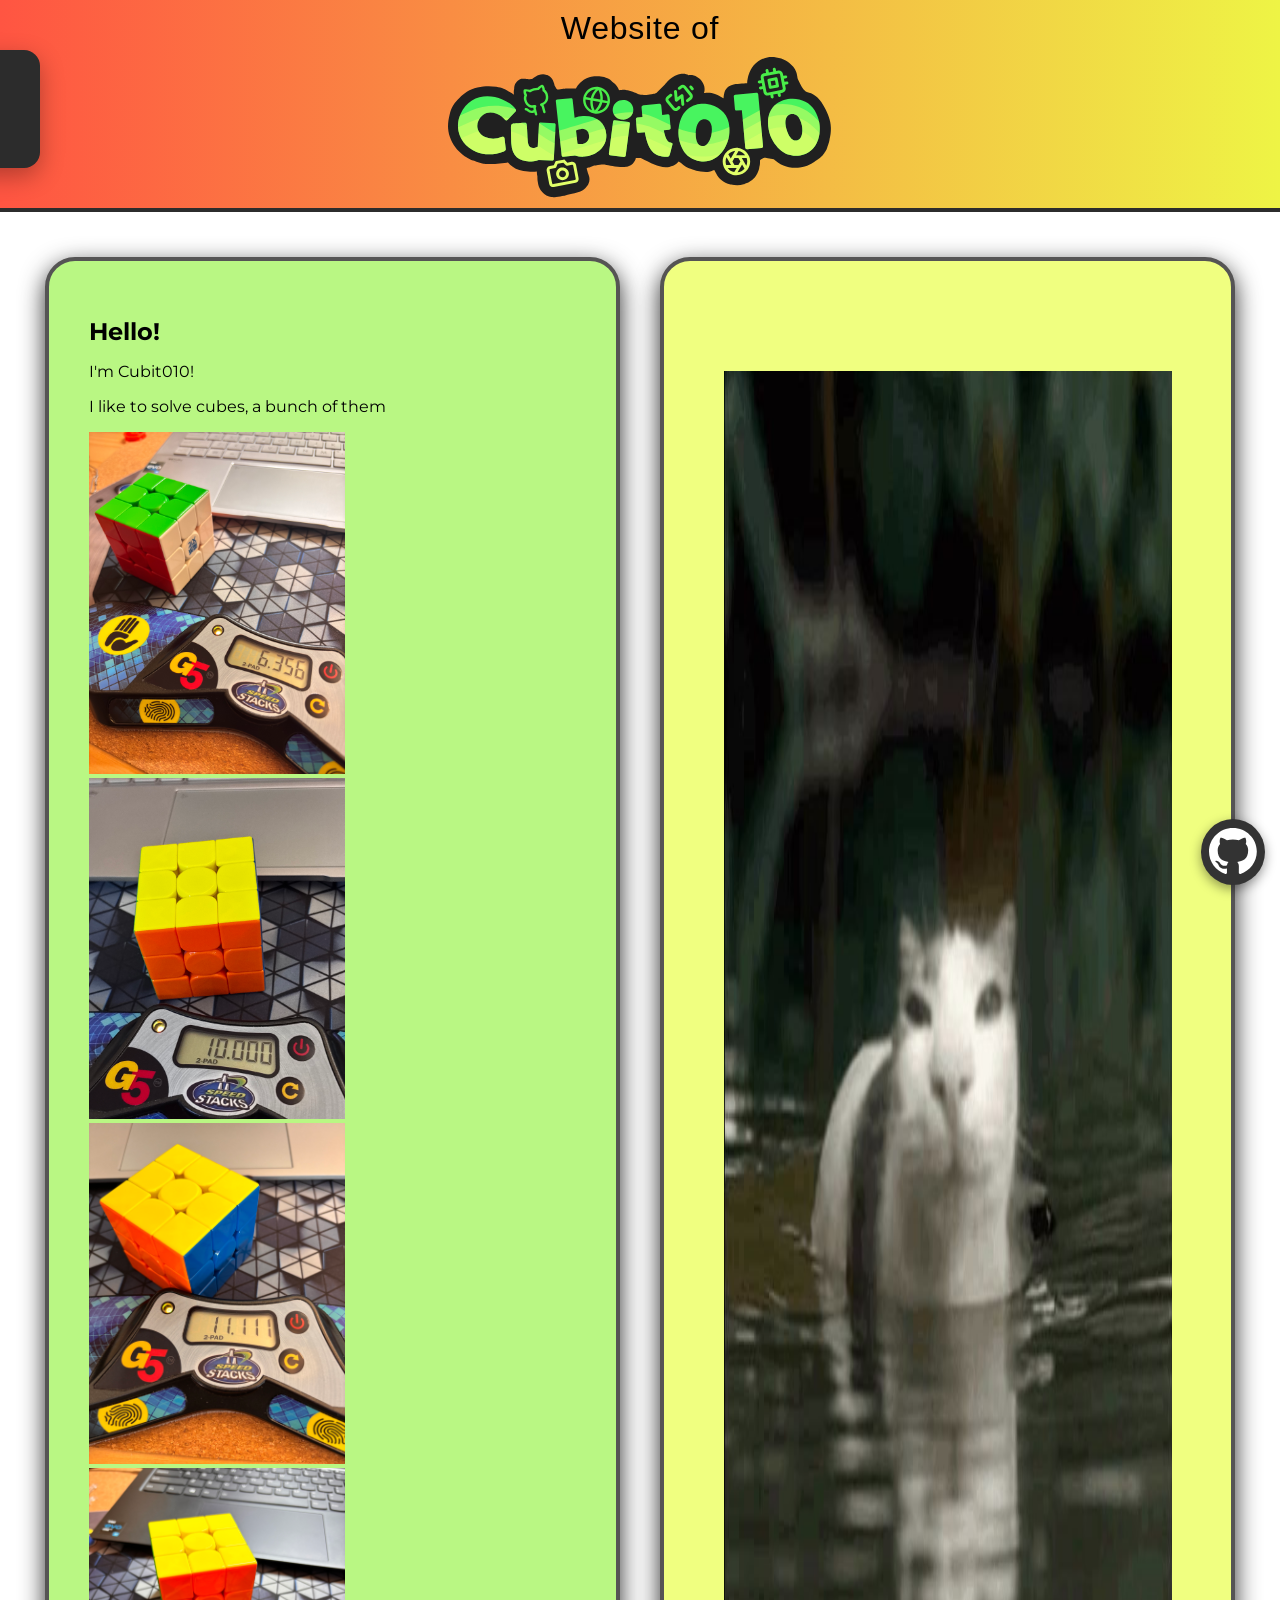
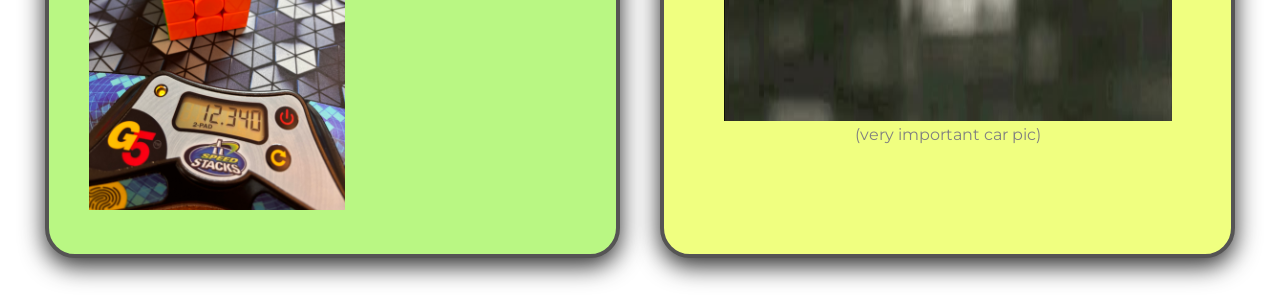
==== index.html @ 6117ff12 "initial and (prob final) commit for website for personal site" ====
<!DOCTYPE html>

<html lang="en">
    <head>
        <meta charset="UTF-8">
        <meta name="viewport" content="width=device-width, initial-scale=1.0">
        
        <title>Cubit's Website</title>

        <link rel="preconnect" href="https://fonts.googleapis.com">
        <link rel="preconnect" href="https://fonts.gstatic.com" crossorigin>
        <link href="https://fonts.googleapis.com/css2?family=BBH+Bogle&family=Montserrat:ital,wght@0,100..900;1,100..900&display=swap" rel="stylesheet">
    
        <link rel="stylesheet" href="styles.css">
    </head>
    <body>
        <header class="main-header">
            <div class="header-text">
                Website of
            </div>

            <div id="logo-spacer"></div>

            <div class="logo-wrapper">
                <img src="assets/Cubit.svg" alt="Cubit Logo" id="header-logo">
            </div>
        </header>


        <aside id="sidebar">
            <a href="#">Home</a>
            <a href="projects.html">Projects</a>
        </aside>
        <script src="menu.js"></script> 

        <main>
            <div class="two-col">
                <div class="floating-box" id="box1">
                
                    <div class="text">
                        <h1>Hello!</h1>
                        <p>I'm Cubit010!</p>
                        <p>I like to solve cubes, a bunch of them</p>
                        <div class="cubeimages">
                            <img src="assets/6.356.jpg" alt="6.356 time on 3x3" class="cubeimg" id="c6356img">
                            <img src="assets/10.000.jpg" alt="10.000 time on 3x3" class="cubeimg" id="c10000img">
                            <img src="assets/11.111.jpg" alt="11.111 time on 3x3" class="cubeimg" id="c11111img">
                            <img src="assets/12.340.jpg" alt="12.340 time on 3x3" class="cubeimg" id="c12340img">
                        </div>
                    </div>
                </div>
                <div class="floating-box" id="box2">
                    
                    <div class="car">
                        <img src="assets/waterCar.jpg" alt="Car (cat)" class="carimg" id="carimage">
                    </div>
                    <p id="carimgdesc"> (very important car pic) </p>
                </div>
                
            </div>
        </main>

        <footer>
           <a href="https://github.com/cubit010" class="github-footer-btn" target="_blank" aria-label="Visit my GitHub Profile">
                <img src="/assets/github-mark-white.svg" alt="GitHub Icon">
            </a>
        </footer>

    </body>
</html>
---- styles.css ----
.bbh-bogle-regular {
  font-family: "BBH Bogle", sans-serif;
  font-weight: 400;
  font-style: normal;
}

/* 
<weight>: Use a value from 100 to 900
<uniquifier>: Use a unique and descriptive class name 
*/
.montserrat-medium {
  font-family: "Montserrat", sans-serif;
  font-optical-sizing: auto;
  font-weight: 100;
  font-style: normal;
}

/* Sidebar styles */

#sidebar {
    box-sizing: border-box;   
    position: fixed;
    top: 50px;
    left: -160px;             /* partially hidden */
    width: 200px;
    max-height: 60vh;
    background: #2c2c2c;
    color: white;
    padding-left: 3rem;
    padding-right: 4rem;
    padding-top: 1rem;
    padding-bottom: 1rem;
    border-radius: 0 16px 16px 0;
    box-shadow: 0 8px 24px rgba(0,0,0,0.3);
    overflow-y: auto;         
    overflow-x: hidden;       /* prevent horizontal scrollbar */
    transition: left 0.3s ease;
    z-index: 1000;
    cursor: pointer;
}

#sidebar:hover {
    left: -10px; /* Slide the sidebar into view */
}


#sidebar a {
    display: block;          
    width: 100%;             
    padding: 0.5rem 0rem;    /* clickable area */
    margin-bottom: 0.5rem;     /* spacing between items */
    color: white;
    text-decoration: none;
    pointer-events: auto;    /* links still clickable */
    font-size: 1em;          
    background: transparent;

    position: sticky; 
   
    top: 0; 
   
    z-index: 100;
}

body{
    font-family: "Montserrat", sans-serif;
}

header {
    font-size: 1em;
    font-family: "BBH Bogle", sans-serif;
    font-weight: 150;
    text-align: center;
    background-color: #f0f0f0;
    background: linear-gradient(90deg,
                #ff5542 0%,
                #eef445 25%,
                #6b7aff 50%,
                #8250f8 75%,
                #a1ed5d 100%);
    background-size: 400% 400%;
    animation: flow 8s ease infinite;
    padding: 10px;
    padding-bottom: 0px;
    letter-spacing: 0.05em; 
    
}



.cubitsvg {
    display: flex;
    justify-content: center;
    align-items: center;
 
}

.main-header {
    position: relative;
    width: 100%;
    text-align: center;
   
    overflow: visible; 
    
   
    display: flex;
    flex-direction: column;
    align-items: center;
    padding: 0; 
}


.header-text {
    font-family: "BBH Bogle", sans-serif;
    font-size: 2em;
    padding-top: 10px;
    padding-bottom: 0;
    width: 100%;
    z-index: 900;
}


.logo-wrapper {
    width: 100%;
    display: flex;
    justify-content: center;
    
   
    position: relative; 
    padding: 10px;
    box-sizing: border-box; 
    z-index: 1000;

    background: linear-gradient(90deg,
                #ff5542 0%,
                #eef445 25%,
                #6b7aff 50%,
                #8250f8 75%,    
                #a1ed5d 100%);
    background-size: 400% 400%;
    animation: flow 8s ease infinite;
   
 border-bottom: #2c2c2c 4px solid;
}


#header-logo {
    
    
    width: calc(var(--logo-width-val, 30) * 1vw); 
    
    max-width: 3000px;
    height: auto;
    

    will-change: width;
    
    transition: none; 
}


.logo-fixed {
    position: fixed;
    top: 0;
    left: 0;
    box-shadow: 0 4px 10px rgba(0,0,0,0.1); 
}



#carimage {
    width: 35vw;
    height: 150vh;
    margin-left: auto;
    margin-right: auto;
}

@keyframes flow {
    0% {
        background-position: 0% 50%;
    }
    50% {
        background-position: 100% 50%;
    }
    100% {
        background-position: 0% 50%;
    }
}

.two-col {
    display: grid;
    gap: 40px;             /* space between items */
    grid-template-columns: 1fr 1fr;
    padding: 15px;
}

.text {
    justify-self: start; /* stick to left wall */
}

.car {
    justify-self: right;   /* stick to right wall */
}

body {
    margin: 0;
}

main{
    padding: 30px;
    background-color: rgb(255, 255, 255);
}

p, li {
    font-size: 1em;
}

p#carimgdesc {
    font-size: 1em;
    color: gray;
    margin: 0px;
}

h1{
    font-size: 1.5em;
}

h2{
    font-size: 1.25em;
}

.floating-box{
    max-width: 4000px;
    width: auto;
    border-radius: 30px;
    background-color: #b9f783;
    padding: 40px;
    box-shadow: #2c2c2c 0px 8px 24px;
    border: 4px solid rgb(85, 84, 84);
}

.floating-box#box2 {
    display: flex;             
    justify-content: center;  
    align-items: center;       
    flex-direction: column;
    background-color: #f0ff80;
    justify-content: center;
    text-align: center;
    width: auto;
    

}

.projects-container {
    
    display: grid;
   
    grid-template-columns: repeat(auto-fit, minmax(300px, 1fr)); 
    gap: 30px; /* Space between the project boxes */
    margin-top: 30px; /* Space below the introduction box */
}


.project-box {
    
    padding: 10px;
    background-color: #f0ff80; 
    /* Center text within the box */
    text-align: center;
    /* Ensure all boxes are the same size/stretch in the grid */
    min-height: 200px;
}

/* Style the links within the project boxes */
.project-box h2 a {
    text-decoration: none; /* Remove underline from the project link */
    color: #333;
    /* Add a hover effect for a better user experience */
    transition: color 0.3s; 
}

.project-box h2 a:hover {
    color: #ff5542; /* hover color  */
}

/* Adjust the main floating-box style for the introduction */
.intro-box {
    text-align: center;
    margin-bottom: 30px; /* Ensure space before the projects container */
    background-color: #b9f783; /* Keep original color */
}

.github-footer-btn {
    
    position: fixed; 
    bottom: 15px;
    right: 15px; 
    z-index: 1000; 
    
    display: flex; 
    justify-content: center;
    align-items: center; 
    width: 50px; 
    height: 50px; 
    border-radius: 50%; 
    padding: 7px;
    padding-bottom: 9px;
    
    background-color: #333; 
    box-shadow: 0 4px 12px rgba(0, 0, 0, 0.4); 
    text-decoration: none; 
    transition: background-color 0.3s, transform 0.3s; 
}

.github-footer-btn img {
    width: 95%; 
    height: auto;
     
}

.github-footer-btn:hover {
    background-color: #555; /*  lighter on hover */
    transform: scale(1.05); /* glow on hover */
    box-shadow: 0 6px 10px rgba(0, 0, 0, 0.6); /* more shadow on hover */
}


#c6356img, #c10000img, #c11111img, #c12340img{
    width: 20vw;
    height: auto;
}

#OsmiumImg{
    width: 43vw;

    border-radius: 15px;
    box-shadow: 0 4px 8px rgba(0,0,0,0.1);
}
#HackpadImg {
    width: 35vw;

    border-radius: 15px;
    box-shadow: 0 4px 8px rgba(0,0,0,0.1);
}
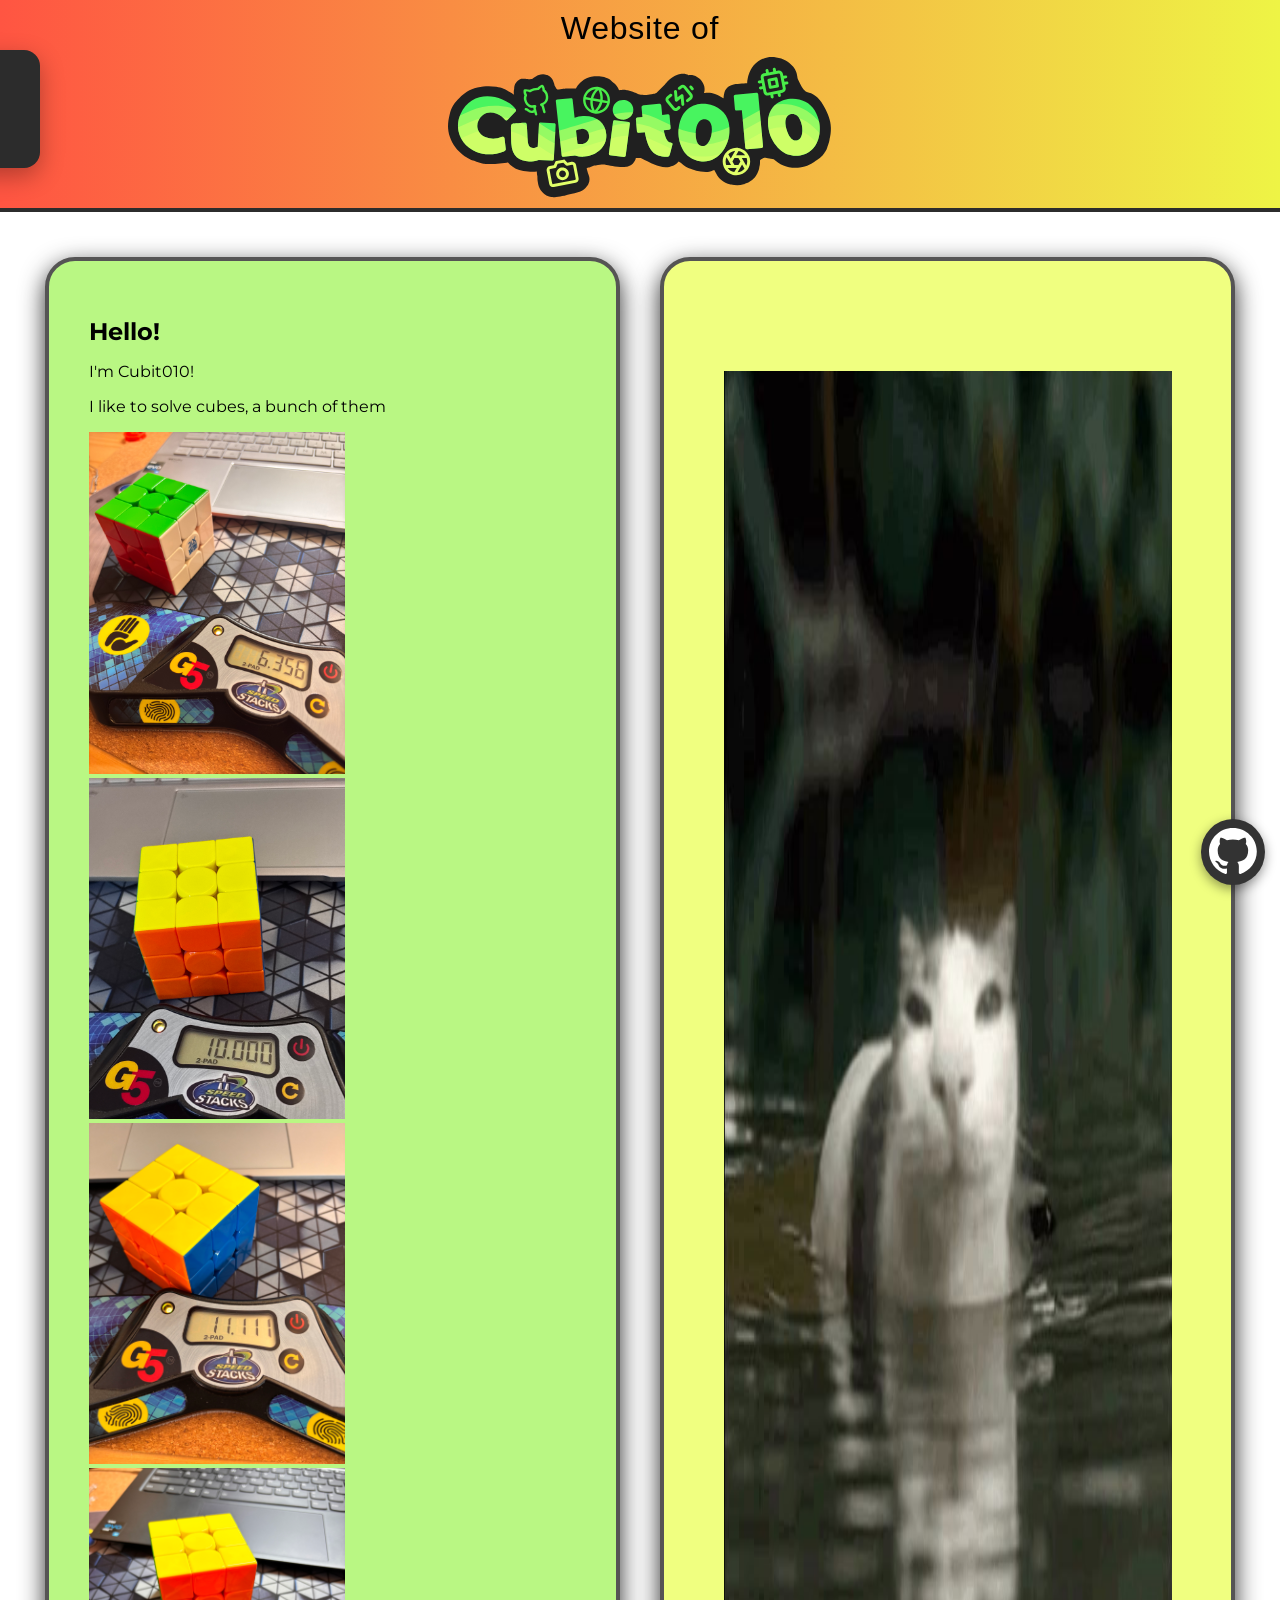
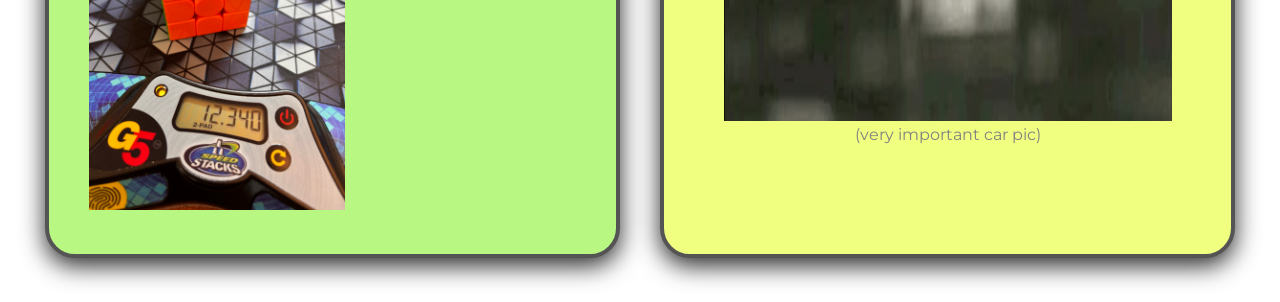
==== commit fa5c9533: "update  img paths so it renders properly (hopefully)" ====
--- a/index.html
+++ b/index.html
@@ -62,7 +62,7 @@
 
         <footer>
            <a href="https://github.com/cubit010" class="github-footer-btn" target="_blank" aria-label="Visit my GitHub Profile">
-                <img src="/assets/github-mark-white.svg" alt="GitHub Icon">
+                <img src="assets/github-mark-white.svg" alt="GitHub Icon">
             </a>
         </footer>
 
--- a/styles.css
+++ b/styles.css
@@ -338,9 +338,10 @@
     border-radius: 15px;
     box-shadow: 0 4px 8px rgba(0,0,0,0.1);
 }
-#HackpadImg {
-    width: 35vw;
+#HackpadImg, #PCBImg {
+    width: 43vw;
 
     border-radius: 15px;
     box-shadow: 0 4px 8px rgba(0,0,0,0.1);
-}
+    margin-bottom: 20px;
+}
